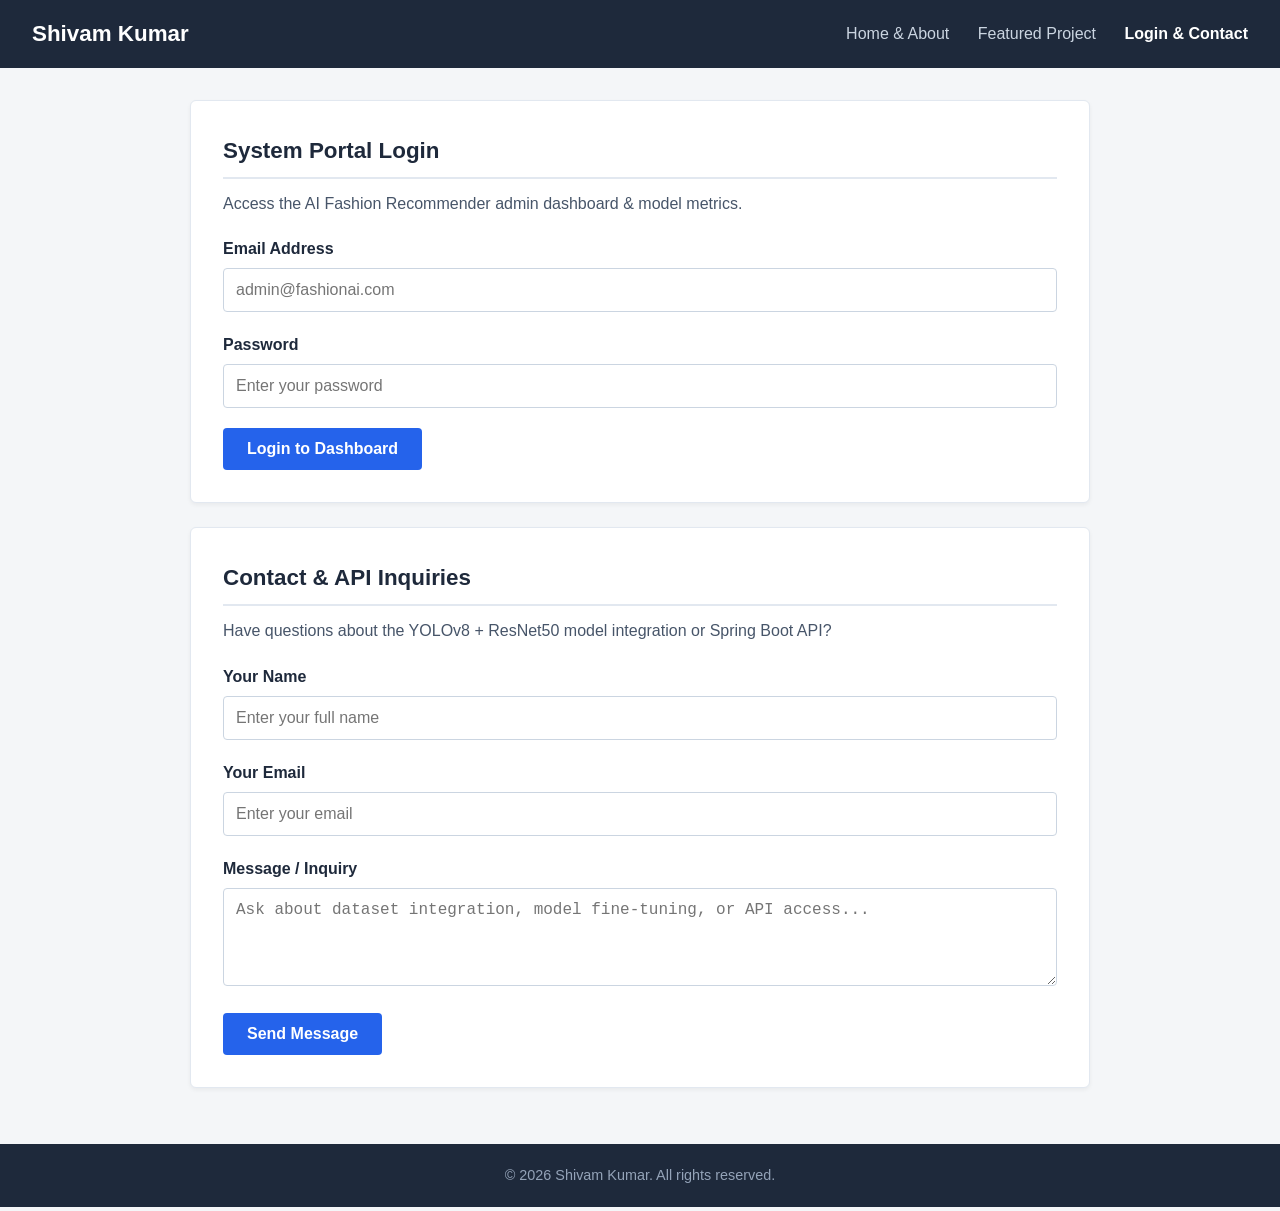
==== login.html @ aba21726 "Small Project" ====
<!DOCTYPE html>
<html lang="en">
<head>
  <meta charset="UTF-8" />
  <meta name="viewport" content="width=device-width, initial-scale=1.0" />
  <title>Login & Contact - AI Fashion Recommender</title>
  <link rel="stylesheet" href="style.css" />
</head>
<body>

  <!-- Navigation Header -->
  <header>
    <a href="index.html" class="logo">Shivam Kumar</a>
    <nav>
      <a href="index.html">Home & About</a>
      <a href="projects.html">Featured Project</a>
      <a href="login.html" class="active">Login & Contact</a>
    </nav>
  </header>

  <!-- Main Content Area -->
  <main class="container">
    
    <!-- Login Card -->
    <div class="card">
      <h2>System Portal Login</h2>
      <p style="margin-bottom: 1.25rem;">Access the AI Fashion Recommender admin dashboard & model metrics.</p>
      <form action="#" method="post">
        <div class="form-group">
          <label for="login-email">Email Address</label>
          <input type="email" id="login-email" name="email" placeholder="admin@fashionai.com" required />
        </div>

        <div class="form-group">
          <label for="login-password">Password</label>
          <input type="password" id="login-password" name="password" placeholder="Enter your password" required />
        </div>

        <button type="submit">Login to Dashboard</button>
      </form>
    </div>

    <!-- Contact Form Card -->
    <div class="card">
      <h2>Contact & API Inquiries</h2>
      <p style="margin-bottom: 1.25rem;">Have questions about the YOLOv8 + ResNet50 model integration or Spring Boot API?</p>
      <form action="#" method="post">
        <div class="form-group">
          <label for="contact-name">Your Name</label>
          <input type="text" id="contact-name" name="name" placeholder="Enter your full name" required />
        </div>

        <div class="form-group">
          <label for="contact-email">Your Email</label>
          <input type="email" id="contact-email" name="email" placeholder="Enter your email" required />
        </div>

        <div class="form-group">
          <label for="contact-message">Message / Inquiry</label>
          <textarea id="contact-message" name="message" rows="4" placeholder="Ask about dataset integration, model fine-tuning, or API access..." required></textarea>
        </div>

        <button type="submit">Send Message</button>
      </form>
    </div>

  </main>

  <!-- Footer -->
  <footer>
    &copy; 2026 Shivam Kumar. All rights reserved.
  </footer>

</body>
</html>
---- style.css ----
/* ==========================================================================
   AI Fashion Recommender - Simple & Clean 3-Page Stylesheet
   ========================================================================== */

* {
  box-sizing: border-box;
  margin: 0;
  padding: 0;
}

body {
  font-family: Arial, Helvetica, sans-serif;
  line-height: 1.6;
  background-color: #f4f6f8;
  color: #333333;
  min-height: 100vh;
  display: flex;
  flex-direction: column;
}

/* Header & Navigation */
header {
  background-color: #1e293b;
  color: #ffffff;
  padding: 1rem 2rem;
  display: flex;
  justify-content: space-between;
  align-items: center;
}

header .logo {
  font-size: 1.4rem;
  font-weight: bold;
  color: #ffffff;
  text-decoration: none;
}

nav a {
  color: #cbd5e1;
  text-decoration: none;
  margin-left: 1.5rem;
  font-size: 1rem;
  transition: color 0.2s ease;
}

nav a:hover,
nav a.active {
  color: #ffffff;
  font-weight: bold;
}

/* Container & Layout */
.container {
  max-width: 900px;
  width: 90%;
  margin: 2rem auto;
  flex: 1;
}

.card {
  background-color: #ffffff;
  border: 1px solid #e2e8f0;
  border-radius: 6px;
  padding: 2rem;
  margin-bottom: 1.5rem;
  box-shadow: 0 2px 4px rgba(0, 0, 0, 0.05);
}

h1 {
  font-size: 2rem;
  color: #0f172a;
  margin-bottom: 1rem;
}

h2 {
  font-size: 1.4rem;
  color: #1e293b;
  margin-bottom: 0.75rem;
  border-bottom: 2px solid #e2e8f0;
  padding-bottom: 0.5rem;
}

h3 {
  font-size: 1.1rem;
  color: #0f172a;
  margin-bottom: 0.4rem;
}

p {
  margin-bottom: 1rem;
  color: #475569;
}

/* Code Blocks & Tables */
.code-block {
  background-color: #0f172a;
  color: #f8fafc;
  padding: 1.25rem;
  border-radius: 6px;
  font-family: 'Courier New', Courier, monospace;
  font-size: 0.9rem;
  overflow-x: auto;
  margin: 0.75rem 0;
  line-height: 1.4;
}

.data-table {
  width: 100%;
  border-collapse: collapse;
  margin-top: 1rem;
  text-align: left;
}

.data-table th,
.data-table td {
  padding: 0.75rem 1rem;
  border-bottom: 1px solid #e2e8f0;
}

.data-table th {
  background-color: #f1f5f9;
  color: #1e293b;
  font-weight: bold;
}

.tech-tag {
  display: inline-block;
  background: #e2e8f0;
  color: #334155;
  padding: 0.25rem 0.6rem;
  border-radius: 4px;
  font-size: 0.85rem;
  margin-right: 0.4rem;
  margin-top: 0.5rem;
  font-weight: 500;
}

/* Forms & Inputs */
.form-group {
  margin-bottom: 1.25rem;
}

label {
  display: block;
  font-weight: bold;
  margin-bottom: 0.4rem;
  color: #1e293b;
}

input[type="text"],
input[type="email"],
input[type="password"],
textarea {
  width: 100%;
  padding: 0.75rem;
  border: 1px solid #cbd5e1;
  border-radius: 4px;
  font-size: 1rem;
  background-color: #ffffff;
}

input:focus,
textarea:focus {
  outline: none;
  border-color: #2563eb;
}

button {
  background-color: #2563eb;
  color: #ffffff;
  padding: 0.75rem 1.5rem;
  border: none;
  border-radius: 4px;
  font-size: 1rem;
  cursor: pointer;
  font-weight: bold;
}

button:hover {
  background-color: #1d4ed8;
}

/* Footer */
footer {
  background-color: #1e293b;
  color: #94a3b8;
  text-align: center;
  padding: 1.25rem;
  font-size: 0.9rem;
  margin-top: auto;
}
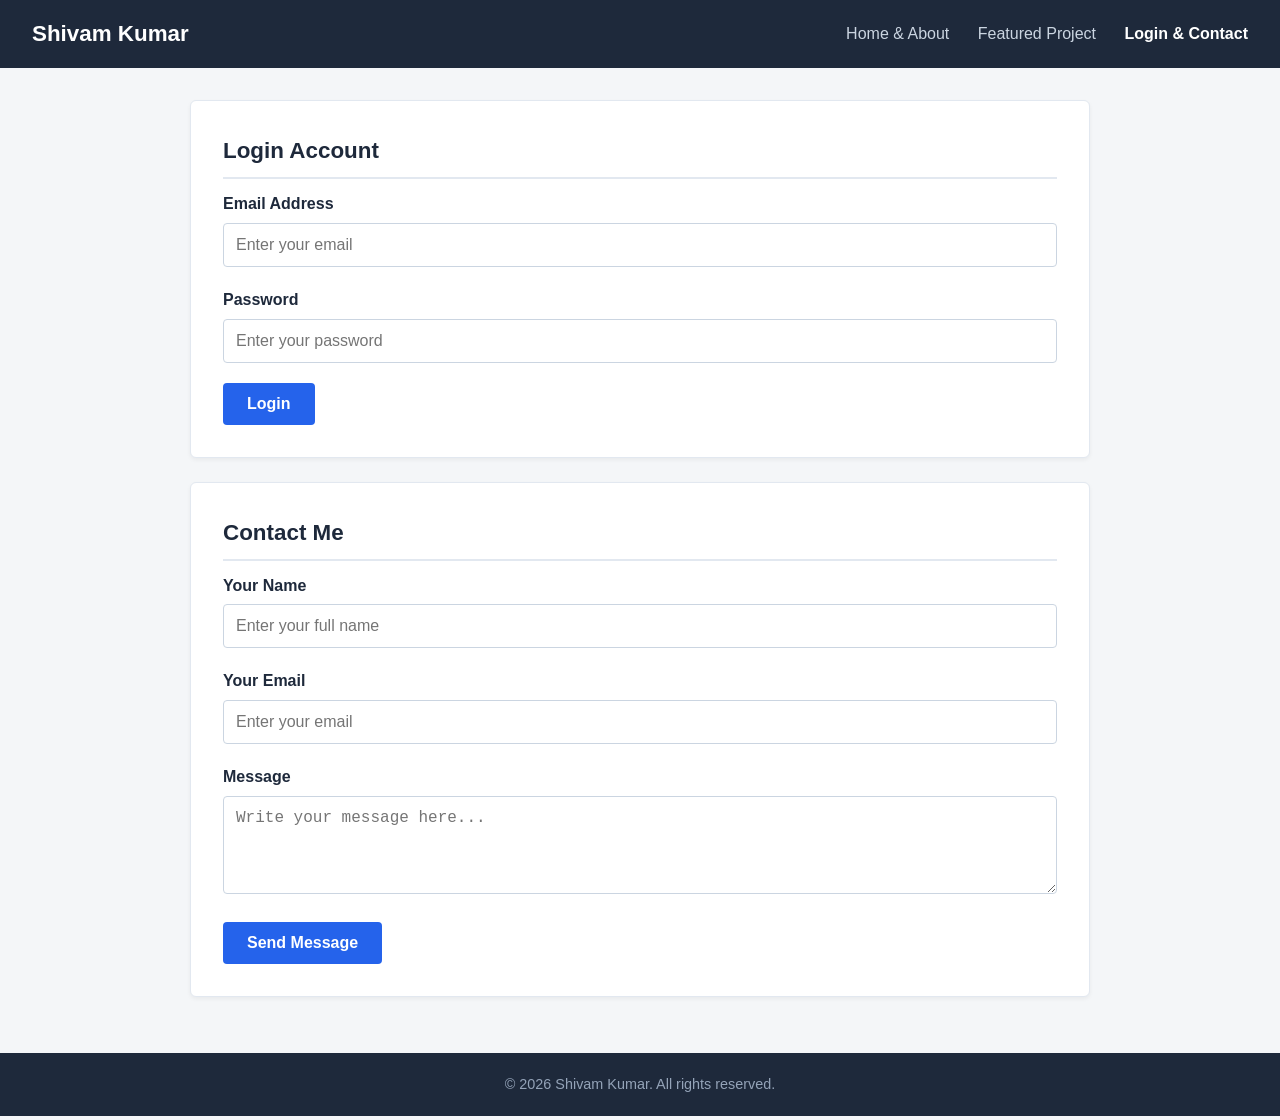
==== commit 87919b1c: "Initial commits" ====
--- a/login.html
+++ b/login.html
@@ -3,7 +3,7 @@
 <head>
   <meta charset="UTF-8" />
   <meta name="viewport" content="width=device-width, initial-scale=1.0" />
-  <title>Login & Contact - AI Fashion Recommender</title>
+  <title>Login & Contact - Shivam Kumar</title>
   <link rel="stylesheet" href="style.css" />
 </head>
 <body>
@@ -23,12 +23,11 @@
     
     <!-- Login Card -->
     <div class="card">
-      <h2>System Portal Login</h2>
-      <p style="margin-bottom: 1.25rem;">Access the AI Fashion Recommender admin dashboard & model metrics.</p>
+      <h2>Login Account</h2>
       <form action="#" method="post">
         <div class="form-group">
           <label for="login-email">Email Address</label>
-          <input type="email" id="login-email" name="email" placeholder="admin@fashionai.com" required />
+          <input type="email" id="login-email" name="email" placeholder="Enter your email" required />
         </div>
 
         <div class="form-group">
@@ -36,14 +35,13 @@
           <input type="password" id="login-password" name="password" placeholder="Enter your password" required />
         </div>
 
-        <button type="submit">Login to Dashboard</button>
+        <button type="submit">Login</button>
       </form>
     </div>
 
     <!-- Contact Form Card -->
     <div class="card">
-      <h2>Contact & API Inquiries</h2>
-      <p style="margin-bottom: 1.25rem;">Have questions about the YOLOv8 + ResNet50 model integration or Spring Boot API?</p>
+      <h2>Contact Me</h2>
       <form action="#" method="post">
         <div class="form-group">
           <label for="contact-name">Your Name</label>
@@ -56,8 +54,8 @@
         </div>
 
         <div class="form-group">
-          <label for="contact-message">Message / Inquiry</label>
-          <textarea id="contact-message" name="message" rows="4" placeholder="Ask about dataset integration, model fine-tuning, or API access..." required></textarea>
+          <label for="contact-message">Message</label>
+          <textarea id="contact-message" name="message" rows="4" placeholder="Write your message here..." required></textarea>
         </div>
 
         <button type="submit">Send Message</button>
--- a/style.css
+++ b/style.css
@@ -1,5 +1,5 @@
 /* ==========================================================================
-   AI Fashion Recommender - Simple & Clean 3-Page Stylesheet
+   Shivam Kumar - Simple & Clean 3-Page Website Stylesheet
    ========================================================================== */
 
 * {
@@ -89,6 +89,17 @@
 p {
   margin-bottom: 1rem;
   color: #475569;
+}
+
+/* Lists */
+ul, ol {
+  margin-left: 1.5rem;
+  margin-bottom: 1rem;
+  color: #475569;
+}
+
+li {
+  margin-bottom: 0.5rem;
 }
 
 /* Code Blocks & Tables */
